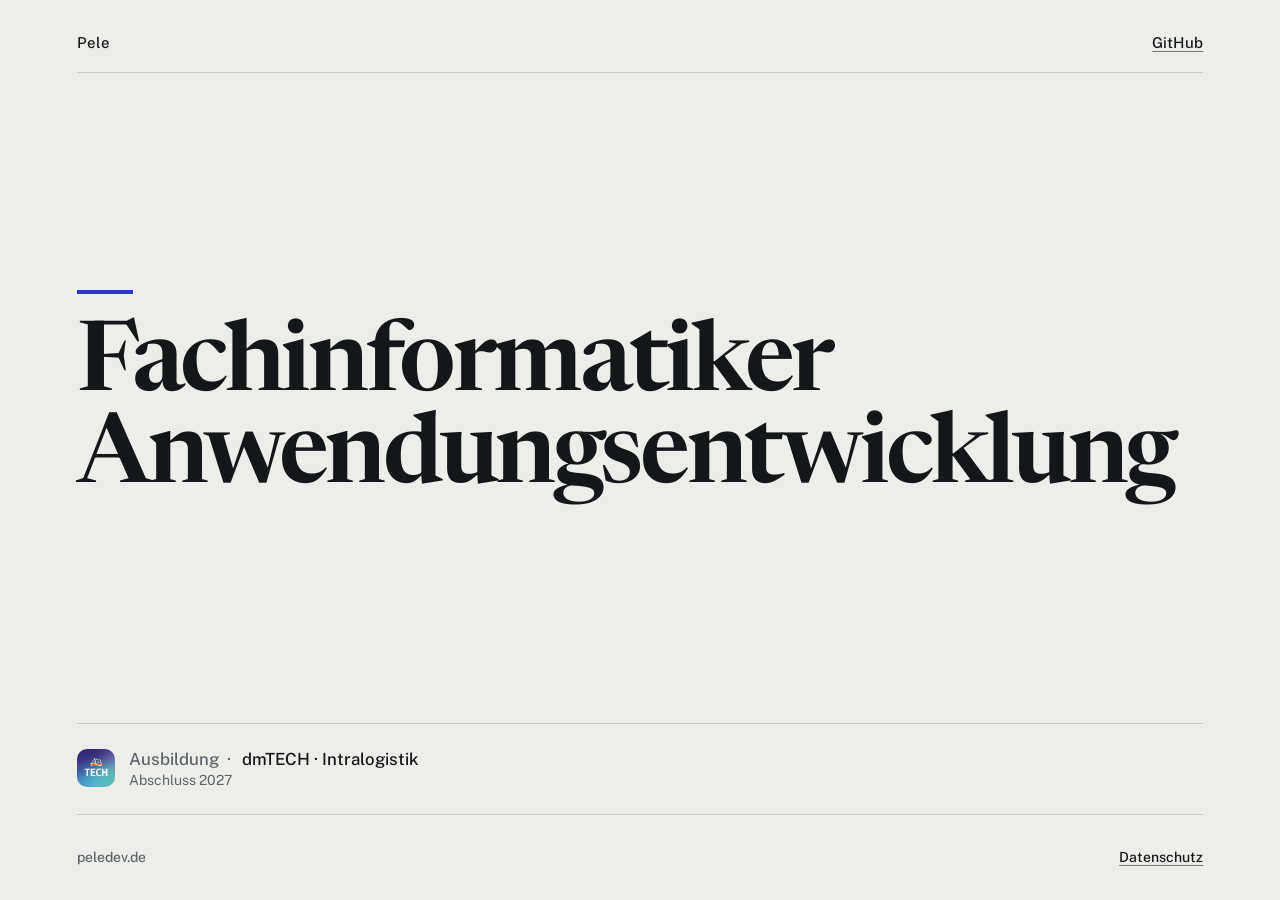
==== site/index.html @ 96d8c0c3 "peledev-site: Aktuell-Block mit dmTECH-Logo (Verlauf), Ausbildung + Abschluss 2027" ====
<!DOCTYPE html>
<html lang="de">
<head>
  <meta charset="utf-8">
  <meta name="viewport" content="width=device-width, initial-scale=1">
  <title>peledev.de — Fachinformatiker Anwendungsentwicklung</title>
  <meta name="description" content="peledev.de — Fachinformatiker Anwendungsentwicklung.">
  <link rel="icon" href="favicon.svg" type="image/svg+xml">
  <link rel="apple-touch-icon" href="og-icon.png">
  <meta name="color-scheme" content="light dark">
  <meta name="theme-color" content="#EDEEEA" media="(prefers-color-scheme: light)">
  <meta name="theme-color" content="#101314" media="(prefers-color-scheme: dark)">
  <meta property="og:type" content="website">
  <meta property="og:locale" content="de_DE">
  <meta property="og:site_name" content="peledev.de">
  <meta property="og:title" content="Pele — Fachinformatiker Anwendungsentwicklung">
  <meta property="og:description" content="Fachinformatiker Anwendungsentwicklung.">
  <meta property="og:url" content="https://peledev.de/">
  <meta property="og:image" content="https://peledev.de/og.png">
  <meta property="og:image:width" content="1200">
  <meta property="og:image:height" content="630">
  <meta property="og:image:alt" content="Pele — Fachinformatiker Anwendungsentwicklung">
  <meta name="twitter:card" content="summary_large_image">
  <meta name="twitter:title" content="Pele — Fachinformatiker Anwendungsentwicklung">
  <meta name="twitter:description" content="Fachinformatiker Anwendungsentwicklung.">
  <meta name="twitter:image" content="https://peledev.de/og.png">
  <link rel="preload" href="fonts/Newsreader-normal.woff2" as="font" type="font/woff2" crossorigin>
  <link rel="preload" href="fonts/PublicSans-normal.woff2" as="font" type="font/woff2" crossorigin>
  <link rel="stylesheet" href="styles.css?v=fc4a4263">
</head>
<body>
  <header class="site-header">
    <a class="wordmark" href="index.html">Pele</a>
    <a class="header-link" href="https://github.com/GreyTime">GitHub</a>
  </header>

  <main>
    <div class="hero">
      <div class="accent-line" aria-hidden="true"></div>
      <h1 class="hero-title">Fachinformatiker<br>Anwendungs&shy;entwicklung</h1>
    </div>

    <section class="current" aria-label="Aktuell">
      <img class="current-logo" src="img/dmtech.jpg" width="38" height="38"
           alt="dmTECH" loading="lazy" decoding="async">
      <p class="current-text">
        <span class="current-label">Ausbildung</span>
        dmTECH · Intralogistik
        <span class="current-meta">Abschluss 2027</span>
      </p>
    </section>
  </main>

  <footer class="site-footer">
    <span class="footer-domain">peledev.de</span>
    <a href="datenschutz.html">Datenschutz</a>
  </footer>
</body>
</html>
---- site/styles.css ----
/* peledev.de — Wortmarke, ein Satz, ein Link. Die Typografie ist das Design. */

@font-face {
  font-family: "Newsreader";
  src: url("fonts/Newsreader-normal.woff2") format("woff2");
  font-weight: 300 600;
  font-style: normal;
  font-display: swap;
}

@font-face {
  font-family: "Newsreader";
  src: url("fonts/Newsreader-italic.woff2") format("woff2");
  font-weight: 300 600;
  font-style: italic;
  font-display: swap;
}

@font-face {
  font-family: "Public Sans";
  src: url("fonts/PublicSans-normal.woff2") format("woff2");
  font-weight: 300 700;
  font-style: normal;
  font-display: swap;
}

:root {
  color-scheme: light dark;

  --paper: #EDEEEA;
  --ink: #14171A;
  --muted: #5C6469;
  --rule: #C9CCC6;
  --accent: #2A35C9;

  --gutter: clamp(1.25rem, 6vw, 6rem);
  --column: 88rem;
  --display: "Newsreader", "Iowan Old Style", Georgia, serif;
  --sans: "Public Sans", system-ui, -apple-system, "Segoe UI", sans-serif;
}

@media (prefers-color-scheme: dark) {
  :root {
    --paper: #101314;
    --ink: #EDEEEA;
    --muted: #9AA1A6;
    --rule: #2B3134;
    --accent: #9AA4FF;
  }
}

*,
*::before,
*::after {
  box-sizing: border-box;
}

html {
  -webkit-text-size-adjust: 100%;
}

body {
  display: flex;
  flex-direction: column;
  min-height: 100svh;
  margin: 0;
  padding-inline: var(--gutter);
  background: var(--paper);
  color: var(--ink);
  font-family: var(--sans);
  font-size: 1rem;
  font-weight: 400;
  line-height: 1.5;
  font-synthesis: none;
  -webkit-font-smoothing: antialiased;
  text-rendering: optimizeLegibility;
}

::selection {
  background: var(--ink);
  color: var(--paper);
}

a {
  color: inherit;
  text-decoration-line: underline;
  text-decoration-thickness: 1px;
  text-underline-offset: 0.18em;
  text-decoration-color: color-mix(in srgb, currentColor 55%, transparent);
}

a:hover {
  color: var(--accent);
  text-decoration-color: currentColor;
}

a:focus-visible {
  outline: 2px solid var(--accent);
  outline-offset: 3px;
}

.site-header,
main,
.site-footer {
  width: 100%;
  max-width: var(--column);
  margin-inline: auto;
}

/* Header */

.site-header {
  display: flex;
  flex-wrap: wrap;
  align-items: baseline;
  justify-content: space-between;
  gap: 0.5rem 1.5rem;
  padding-block: clamp(1.5rem, 3vw, 2rem) clamp(0.85rem, 1.6vw, 1.1rem);
  border-bottom: 1px solid var(--rule);
  font-size: 0.9375rem;
  font-weight: 500;
}

.wordmark {
  color: var(--ink);
  letter-spacing: 0.01em;
  text-decoration: none;
}

.wordmark:hover {
  color: var(--accent);
}

/* Hero */

main {
  display: flex;
  flex: 1;
  flex-direction: column;
}

.hero {
  margin-block: auto;
  padding-block: clamp(2.5rem, 8vh, 5rem);
}

.accent-line {
  width: 56px;
  height: 4px;
  margin-bottom: 1.75rem;
  background: var(--accent);
}

main {
  container-type: inline-size;
}

.hero-title {
  max-width: 100%;
  margin: 0;
  color: var(--ink);
  font-family: var(--display);
  /* Fallback ohne Container-Queries */
  font-size: clamp(1.55rem, 8.3vw, 8rem);
  /* skaliert mit der Spaltenbreite: Wort bleibt immer in einer Zeile */
  font-size: clamp(1.55rem, 8.6cqw, 9rem);
  font-weight: 600;
  font-optical-sizing: auto;
  letter-spacing: -0.035em;
  line-height: 0.95;
}

/* Aktuell */

.current {
  display: flex;
  align-items: center;
  gap: 0.9rem;
  padding-block: clamp(1.15rem, 2.4vw, 1.5rem);
  border-top: 1px solid var(--rule);
}

.current-logo {
  width: 38px;
  height: 38px;
  border-radius: 10px;
  flex: none;
  align-self: flex-start;
  margin-top: 1px;
}

.current-text {
  margin: 0;
  color: var(--ink);
  font-size: clamp(0.95rem, 1.6vw, 1.05rem);
  font-weight: 500;
  line-height: 1.35;
}

.current-label {
  color: var(--muted);
  font-weight: 500;
}

.current-label::after {
  content: "·";
  margin-inline: 0.45em;
}

.current-meta {
  display: block;
  color: var(--muted);
  font-size: 0.875rem;
  font-weight: 400;
}

/* Footer */

.site-footer {
  padding-block: clamp(1.35rem, 3vw, 2rem);
  border-top: 1px solid var(--rule);
  color: var(--muted);
  font-size: 0.875rem;
  font-weight: 500;
  display: flex;
  flex-wrap: wrap;
  align-items: baseline;
  justify-content: space-between;
  gap: 0.5rem 1.5rem;
}

.footer-domain {
  color: var(--muted);
}

.site-footer a {
  color: var(--ink);
}

.site-footer a:hover,
.site-footer a:focus-visible {
  color: var(--accent);
}

/* Datenschutz */

.legal {
  padding-block: clamp(2.5rem, 7vw, 4.5rem) 0;
}

.legal-title {
  margin: 0;
  color: var(--ink);
  font-family: var(--display);
  font-size: clamp(2.25rem, 6vw, 3.25rem);
  font-weight: 500;
  font-optical-sizing: auto;
  letter-spacing: -0.025em;
  line-height: 1;
}

.prose {
  max-width: 62ch;
  margin-top: clamp(2rem, 5vw, 3rem);
  font-size: clamp(1rem, 1.2vw, 1.0625rem);
}

.prose p {
  color: var(--muted);
  line-height: 1.65;
  text-wrap: pretty;
}

.prose p + p {
  margin-top: 1.15em;
}

.prose h2 {
  margin: clamp(2rem, 4vw, 2.75rem) 0 0.5rem;
  color: var(--ink);
  font-family: var(--display);
  font-size: clamp(1.2rem, 2vw, 1.4rem);
  font-weight: 500;
  letter-spacing: -0.01em;
  line-height: 1.25;
}

.prose h2:first-child {
  margin-top: 0;
}

.prose a {
  color: var(--ink);
  text-decoration-color: currentColor;
}

.prose a:hover,
.prose a:focus-visible {
  color: var(--accent);
}

/* Bewegung: ein gestaffelter Auftritt, sonst nichts */

@keyframes rise {
  from {
    opacity: 0;
    transform: translateY(0.65rem);
  }
  to {
    opacity: 1;
    transform: none;
  }
}

@media (prefers-reduced-motion: no-preference) {
  .accent-line,
  .hero-title {
    animation: rise 500ms ease-out both;
  }

  .accent-line {
    animation-delay: 0ms;
  }

  .hero-title {
    animation-delay: 60ms;
  }
}

@media (prefers-reduced-motion: reduce) {
  .accent-line,
  .hero-title {
    animation: none;
  }
}

/* Schmale Viewports */



/* Polish: Akzentlinie waechst, Headline schiebt minimal */
.accent-line,
.hero-title {
  transition: width 260ms ease-out, margin-left 260ms ease-out;
}

.hero:hover .accent-line,
.hero:focus-within .accent-line {
  width: 96px;
}

.hero:hover .hero-title,
.hero:focus-within .hero-title {
  margin-left: 2px;
}

@media (prefers-reduced-motion: reduce) {
  .accent-line,
  .hero-title {
    transition: none;
  }
}

/* 404 */
.hero-sub {
  max-width: 42ch;
  margin: 1.5rem 0 0;
  color: var(--muted);
  font-size: clamp(1rem, 2.2vw, 1.125rem);
}

.hero-sub a {
  color: var(--ink);
}

.hero-sub a:hover,
.hero-sub a:focus-visible {
  color: var(--accent);
}

/* Mobil: Berufsbezeichnung in einer Zeile, kein Trennstrich */
@media (max-width: 620px) {
  .hero-title {
    /* gross schlaegt einzeilig: 11.3vw, Umbruch am weichen Trennzeichen */
    font-size: clamp(2.2rem, 11.3vw, 3.2rem);
    letter-spacing: -0.042em;
    line-height: 0.9;
  }
}
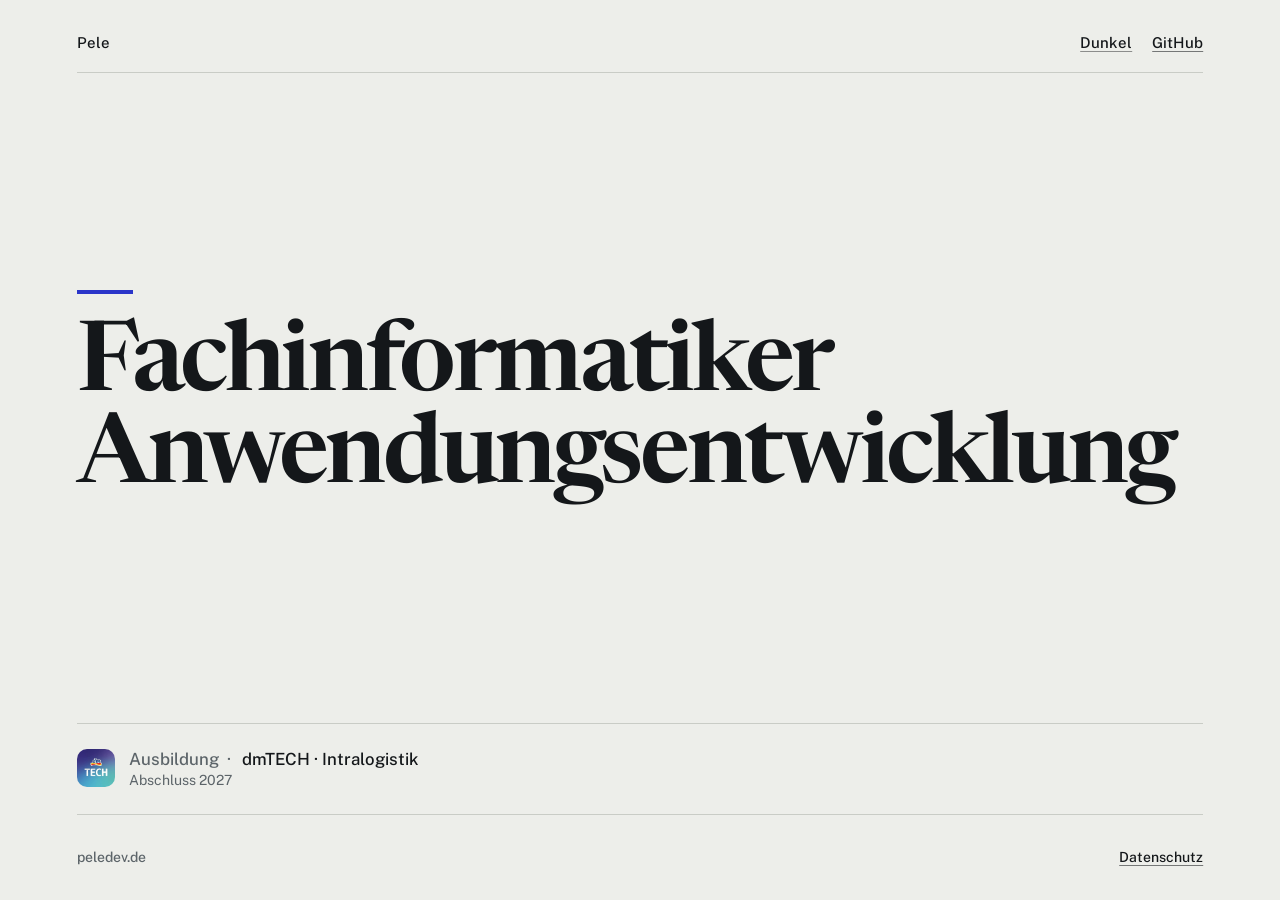
==== commit b3c7058b: "peledev-site: Farbschema-Toggle (System default, Wahl in localStorage), CSP script-src self" ====
--- a/site/index.html
+++ b/site/index.html
@@ -26,12 +26,16 @@
   <meta name="twitter:image" content="https://peledev.de/og.png">
   <link rel="preload" href="fonts/Newsreader-normal.woff2" as="font" type="font/woff2" crossorigin>
   <link rel="preload" href="fonts/PublicSans-normal.woff2" as="font" type="font/woff2" crossorigin>
-  <link rel="stylesheet" href="styles.css?v=fc4a4263">
+  <link rel="stylesheet" href="styles.css?v=3421e679">
+  <script src="theme.js"></script>
 </head>
 <body>
   <header class="site-header">
     <a class="wordmark" href="index.html">Pele</a>
-    <a class="header-link" href="https://github.com/GreyTime">GitHub</a>
+    <span class="header-right">
+      <button class="theme-toggle" type="button" data-theme-toggle>Dunkel</button>
+      <a class="header-link" href="https://github.com/GreyTime">GitHub</a>
+    </span>
   </header>
 
   <main>
--- a/site/styles.css
+++ b/site/styles.css
@@ -40,13 +40,32 @@
 }
 
 @media (prefers-color-scheme: dark) {
-  :root {
+  :root:not([data-theme="light"]) {
     --paper: #101314;
     --ink: #EDEEEA;
     --muted: #9AA1A6;
     --rule: #2B3134;
     --accent: #9AA4FF;
   }
+}
+
+/* Manuelle Wahl schlaegt die Systemeinstellung */
+:root[data-theme="dark"] {
+  color-scheme: dark;
+  --paper: #101314;
+  --ink: #EDEEEA;
+  --muted: #9AA1A6;
+  --rule: #2B3134;
+  --accent: #9AA4FF;
+}
+
+:root[data-theme="light"] {
+  color-scheme: light;
+  --paper: #EDEEEA;
+  --ink: #14171A;
+  --muted: #5C6469;
+  --rule: #C9CCC6;
+  --accent: #2A35C9;
 }
 
 *,
@@ -170,6 +189,36 @@
   line-height: 0.95;
 }
 
+.header-right {
+  display: flex;
+  align-items: baseline;
+  gap: 1.25rem;
+}
+
+.theme-toggle {
+  padding: 0;
+  border: 0;
+  background: none;
+  color: var(--ink);
+  font: inherit;
+  font-size: 0.9375rem;
+  cursor: pointer;
+  text-decoration-line: underline;
+  text-decoration-thickness: 1px;
+  text-underline-offset: 0.18em;
+  text-decoration-color: color-mix(in srgb, currentColor 45%, transparent);
+}
+
+.theme-toggle:hover {
+  color: var(--accent);
+  text-decoration-color: currentColor;
+}
+
+.theme-toggle:focus-visible {
+  outline: 2px solid var(--accent);
+  outline-offset: 3px;
+}
+
 /* Aktuell */
 
 .current {
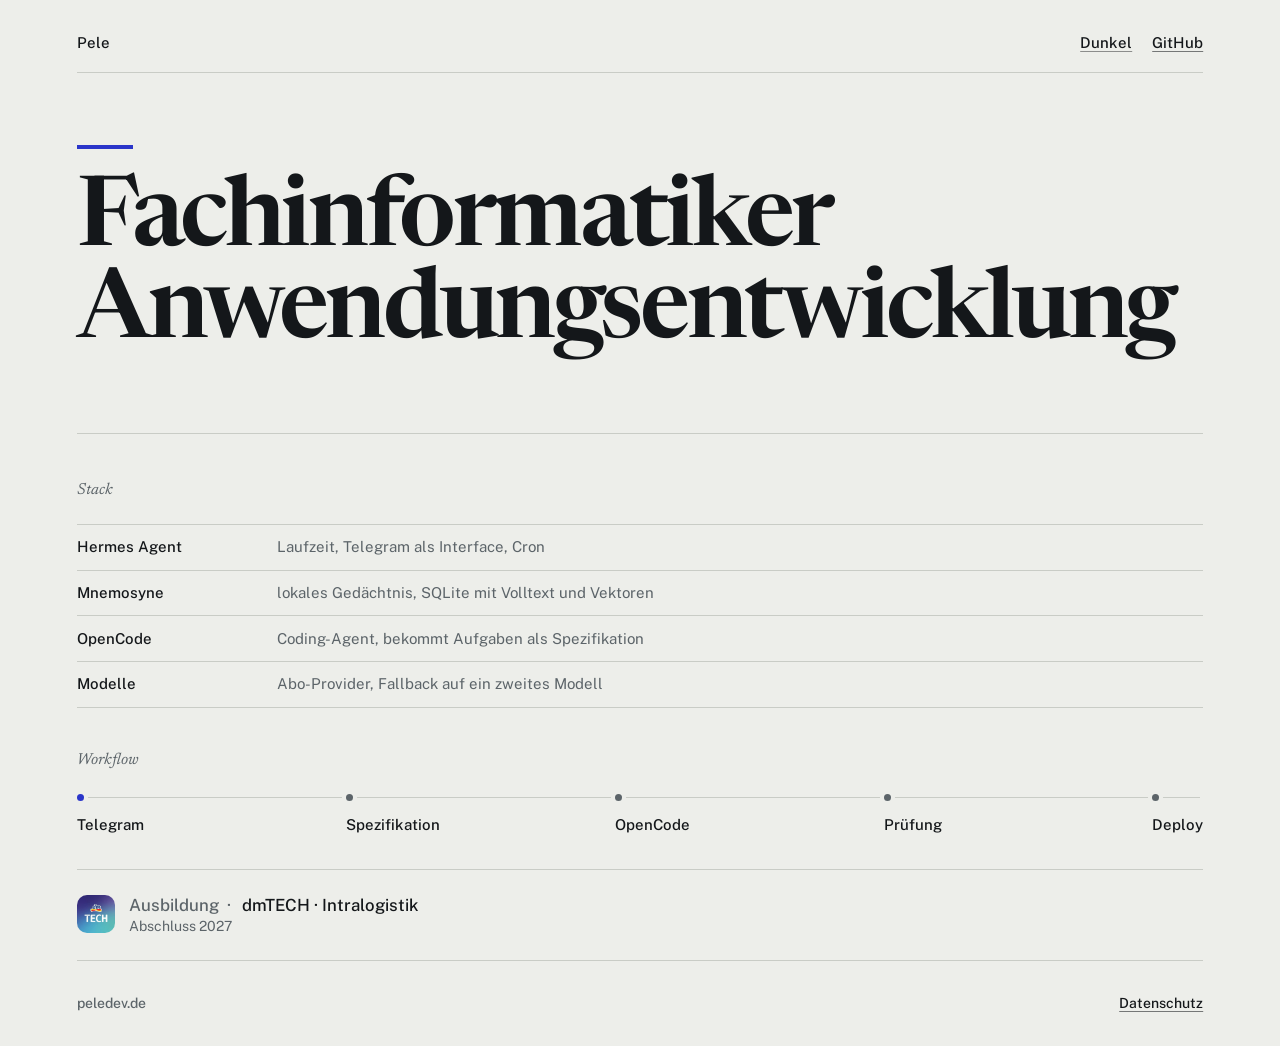
==== commit 3a4987cd: "peledev-site: Stack-Abschnitt und Workflow-Rail (horizontal/vertikal responsive)" ====
--- a/site/index.html
+++ b/site/index.html
@@ -26,7 +26,7 @@
   <meta name="twitter:image" content="https://peledev.de/og.png">
   <link rel="preload" href="fonts/Newsreader-normal.woff2" as="font" type="font/woff2" crossorigin>
   <link rel="preload" href="fonts/PublicSans-normal.woff2" as="font" type="font/woff2" crossorigin>
-  <link rel="stylesheet" href="styles.css?v=3421e679">
+  <link rel="stylesheet" href="styles.css?v=32341316">
   <script src="theme.js"></script>
 </head>
 <body>
@@ -43,6 +43,37 @@
       <div class="accent-line" aria-hidden="true"></div>
       <h1 class="hero-title">Fachinformatiker<br>Anwendungs&shy;entwicklung</h1>
     </div>
+
+    <section class="stack" aria-label="Stack">
+      <h2 class="stack-title">Stack</h2>
+      <dl class="stack-list">
+        <div class="stack-row">
+          <dt>Hermes Agent</dt>
+          <dd>Laufzeit, Telegram als Interface, Cron</dd>
+        </div>
+        <div class="stack-row">
+          <dt>Mnemosyne</dt>
+          <dd>lokales Gedächtnis, SQLite mit Volltext und Vektoren</dd>
+        </div>
+        <div class="stack-row">
+          <dt>OpenCode</dt>
+          <dd>Coding-Agent, bekommt Aufgaben als Spezifikation</dd>
+        </div>
+        <div class="stack-row">
+          <dt>Modelle</dt>
+          <dd>Abo-Provider, Fallback auf ein zweites Modell</dd>
+        </div>
+      </dl>
+
+      <h2 class="stack-title stack-title--flow">Workflow</h2>
+      <ol class="flow">
+        <li>Telegram</li>
+        <li>Spezifikation</li>
+        <li>OpenCode</li>
+        <li>Prüfung</li>
+        <li>Deploy</li>
+      </ol>
+    </section>
 
     <section class="current" aria-label="Aktuell">
       <img class="current-logo" src="img/dmtech.jpg" width="38" height="38"
--- a/site/styles.css
+++ b/site/styles.css
@@ -219,6 +219,129 @@
   outline-offset: 3px;
 }
 
+/* Stack */
+
+.stack {
+  padding-block: clamp(1.75rem, 4vw, 2.75rem) clamp(1.5rem, 3vw, 2rem);
+  border-top: 1px solid var(--rule);
+}
+
+.stack-title {
+  margin: 0 0 clamp(1rem, 2vw, 1.35rem);
+  color: var(--muted);
+  font-family: var(--display);
+  font-size: 1rem;
+  font-style: italic;
+  font-weight: 400;
+}
+
+.stack-title--flow {
+  margin-top: clamp(1.75rem, 3.5vw, 2.5rem);
+}
+
+.stack-list {
+  margin: 0;
+}
+
+.stack-row {
+  display: grid;
+  grid-template-columns: minmax(7.5rem, 11rem) 1fr;
+  gap: 0.35rem 1.5rem;
+  padding-block: 0.7rem;
+  border-top: 1px solid var(--rule);
+}
+
+.stack-row:last-child {
+  border-bottom: 1px solid var(--rule);
+}
+
+.stack-row dt {
+  color: var(--ink);
+  font-size: 0.9375rem;
+  font-weight: 500;
+}
+
+.stack-row dd {
+  margin: 0;
+  color: var(--muted);
+  font-size: 0.9375rem;
+}
+
+/* Workflow-Rail */
+
+.flow {
+  position: relative;
+  display: flex;
+  justify-content: space-between;
+  gap: 1rem;
+  margin: 0;
+  padding: 0;
+  list-style: none;
+}
+
+.flow::before {
+  content: "";
+  position: absolute;
+  left: 3px;
+  right: 3px;
+  top: 3px;
+  height: 1px;
+  background: var(--rule);
+}
+
+.flow li {
+  position: relative;
+  flex: 1;
+  display: flex;
+  flex-direction: column;
+  gap: 0.85rem;
+  color: var(--ink);
+  font-size: 0.9375rem;
+  font-weight: 500;
+}
+
+.flow li::before {
+  content: "";
+  width: 7px;
+  height: 7px;
+  border-radius: 50%;
+  background: var(--muted);
+  box-shadow: 0 0 0 4px var(--paper);
+  position: relative;
+  z-index: 1;
+}
+
+.flow li:first-child::before {
+  background: var(--accent);
+}
+
+.flow li:last-child {
+  flex: 0 0 auto;
+}
+
+@media (max-width: 720px) {
+  .flow {
+    flex-direction: column;
+    gap: 0.9rem;
+  }
+
+  .flow::before {
+    left: 3px;
+    right: auto;
+    top: 3px;
+    bottom: 3px;
+    width: 1px;
+    height: auto;
+  }
+
+  .flow li {
+    flex: none;
+    flex-direction: row;
+    align-items: center;
+    gap: 0.75rem;
+  }
+}
+
 /* Aktuell */
 
 .current {
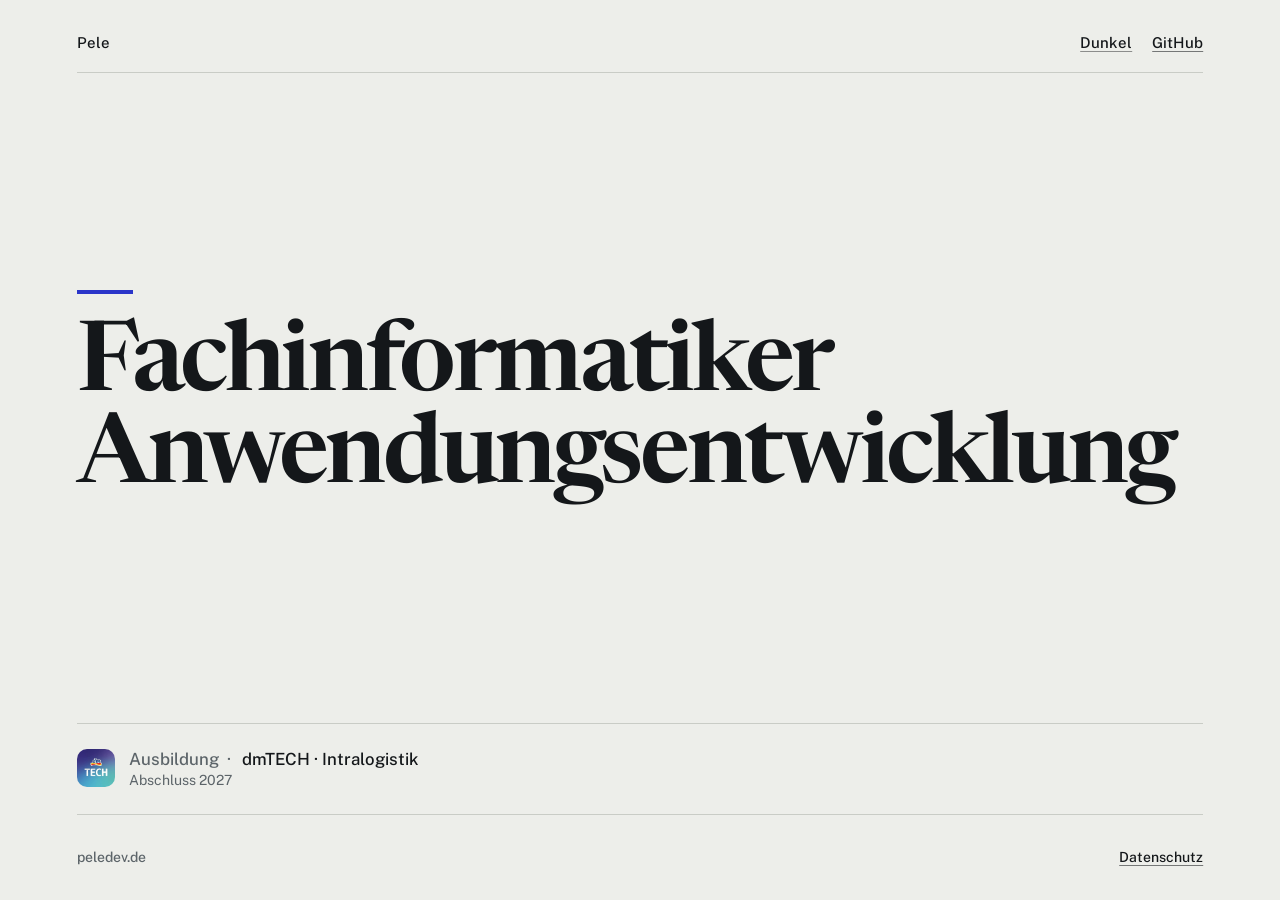
==== commit d868aa6f: "Revert: Stack-Abschnitt und Workflow-Rail entfernen" ====
--- a/site/index.html
+++ b/site/index.html
@@ -26,7 +26,7 @@
   <meta name="twitter:image" content="https://peledev.de/og.png">
   <link rel="preload" href="fonts/Newsreader-normal.woff2" as="font" type="font/woff2" crossorigin>
   <link rel="preload" href="fonts/PublicSans-normal.woff2" as="font" type="font/woff2" crossorigin>
-  <link rel="stylesheet" href="styles.css?v=32341316">
+  <link rel="stylesheet" href="styles.css?v=3421e679">
   <script src="theme.js"></script>
 </head>
 <body>
@@ -43,37 +43,6 @@
       <div class="accent-line" aria-hidden="true"></div>
       <h1 class="hero-title">Fachinformatiker<br>Anwendungs&shy;entwicklung</h1>
     </div>
-
-    <section class="stack" aria-label="Stack">
-      <h2 class="stack-title">Stack</h2>
-      <dl class="stack-list">
-        <div class="stack-row">
-          <dt>Hermes Agent</dt>
-          <dd>Laufzeit, Telegram als Interface, Cron</dd>
-        </div>
-        <div class="stack-row">
-          <dt>Mnemosyne</dt>
-          <dd>lokales Gedächtnis, SQLite mit Volltext und Vektoren</dd>
-        </div>
-        <div class="stack-row">
-          <dt>OpenCode</dt>
-          <dd>Coding-Agent, bekommt Aufgaben als Spezifikation</dd>
-        </div>
-        <div class="stack-row">
-          <dt>Modelle</dt>
-          <dd>Abo-Provider, Fallback auf ein zweites Modell</dd>
-        </div>
-      </dl>
-
-      <h2 class="stack-title stack-title--flow">Workflow</h2>
-      <ol class="flow">
-        <li>Telegram</li>
-        <li>Spezifikation</li>
-        <li>OpenCode</li>
-        <li>Prüfung</li>
-        <li>Deploy</li>
-      </ol>
-    </section>
 
     <section class="current" aria-label="Aktuell">
       <img class="current-logo" src="img/dmtech.jpg" width="38" height="38"
--- a/site/styles.css
+++ b/site/styles.css
@@ -219,129 +219,6 @@
   outline-offset: 3px;
 }
 
-/* Stack */
-
-.stack {
-  padding-block: clamp(1.75rem, 4vw, 2.75rem) clamp(1.5rem, 3vw, 2rem);
-  border-top: 1px solid var(--rule);
-}
-
-.stack-title {
-  margin: 0 0 clamp(1rem, 2vw, 1.35rem);
-  color: var(--muted);
-  font-family: var(--display);
-  font-size: 1rem;
-  font-style: italic;
-  font-weight: 400;
-}
-
-.stack-title--flow {
-  margin-top: clamp(1.75rem, 3.5vw, 2.5rem);
-}
-
-.stack-list {
-  margin: 0;
-}
-
-.stack-row {
-  display: grid;
-  grid-template-columns: minmax(7.5rem, 11rem) 1fr;
-  gap: 0.35rem 1.5rem;
-  padding-block: 0.7rem;
-  border-top: 1px solid var(--rule);
-}
-
-.stack-row:last-child {
-  border-bottom: 1px solid var(--rule);
-}
-
-.stack-row dt {
-  color: var(--ink);
-  font-size: 0.9375rem;
-  font-weight: 500;
-}
-
-.stack-row dd {
-  margin: 0;
-  color: var(--muted);
-  font-size: 0.9375rem;
-}
-
-/* Workflow-Rail */
-
-.flow {
-  position: relative;
-  display: flex;
-  justify-content: space-between;
-  gap: 1rem;
-  margin: 0;
-  padding: 0;
-  list-style: none;
-}
-
-.flow::before {
-  content: "";
-  position: absolute;
-  left: 3px;
-  right: 3px;
-  top: 3px;
-  height: 1px;
-  background: var(--rule);
-}
-
-.flow li {
-  position: relative;
-  flex: 1;
-  display: flex;
-  flex-direction: column;
-  gap: 0.85rem;
-  color: var(--ink);
-  font-size: 0.9375rem;
-  font-weight: 500;
-}
-
-.flow li::before {
-  content: "";
-  width: 7px;
-  height: 7px;
-  border-radius: 50%;
-  background: var(--muted);
-  box-shadow: 0 0 0 4px var(--paper);
-  position: relative;
-  z-index: 1;
-}
-
-.flow li:first-child::before {
-  background: var(--accent);
-}
-
-.flow li:last-child {
-  flex: 0 0 auto;
-}
-
-@media (max-width: 720px) {
-  .flow {
-    flex-direction: column;
-    gap: 0.9rem;
-  }
-
-  .flow::before {
-    left: 3px;
-    right: auto;
-    top: 3px;
-    bottom: 3px;
-    width: 1px;
-    height: auto;
-  }
-
-  .flow li {
-    flex: none;
-    flex-direction: row;
-    align-items: center;
-    gap: 0.75rem;
-  }
-}
-
 /* Aktuell */
 
 .current {
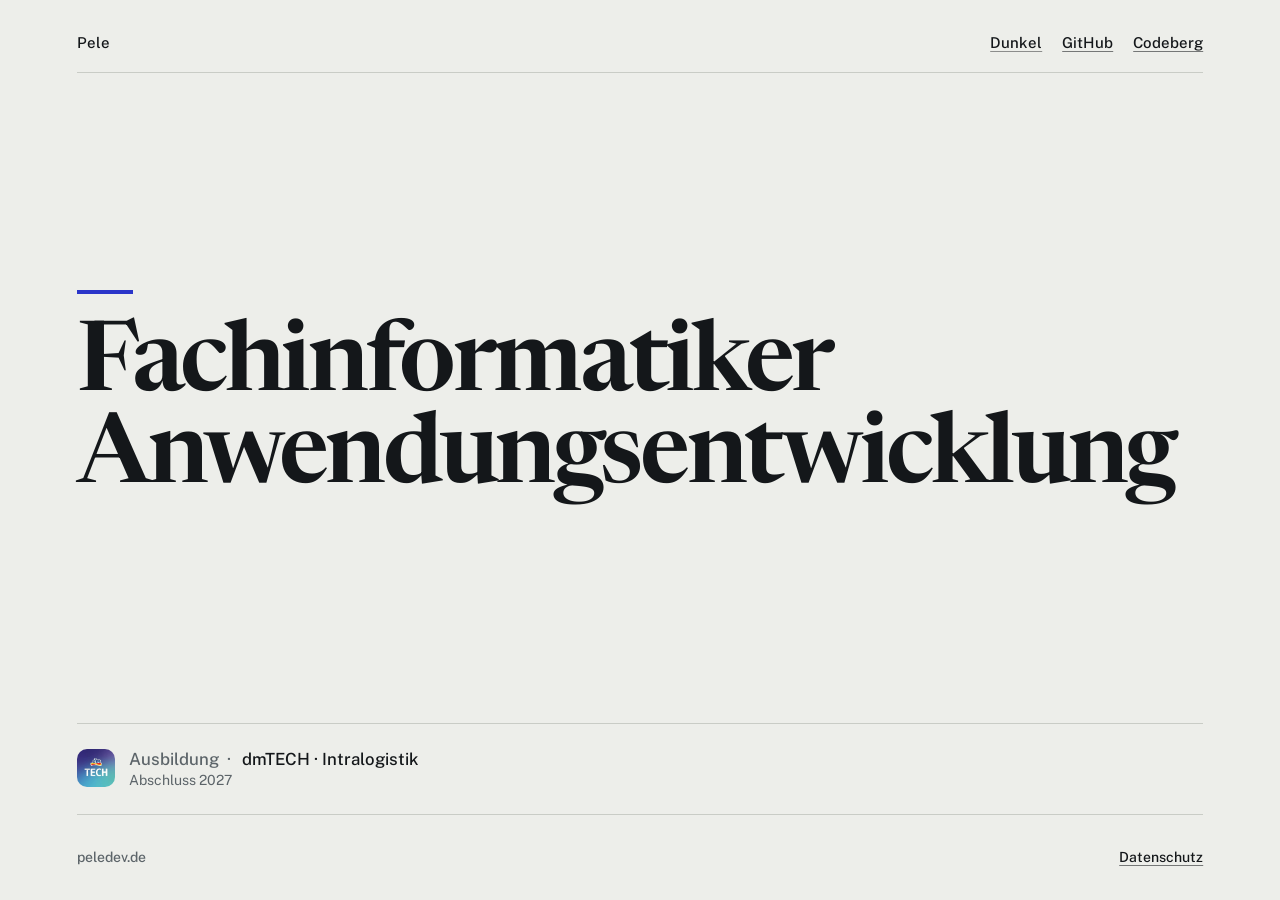
==== commit ab1907f4: "Header: Codeberg-Link ergänzen" ====
--- a/site/index.html
+++ b/site/index.html
@@ -35,6 +35,7 @@
     <span class="header-right">
       <button class="theme-toggle" type="button" data-theme-toggle>Dunkel</button>
       <a class="header-link" href="https://github.com/GreyTime">GitHub</a>
+      <a class="header-link" href="https://codeberg.org/pele">Codeberg</a>
     </span>
   </header>
 
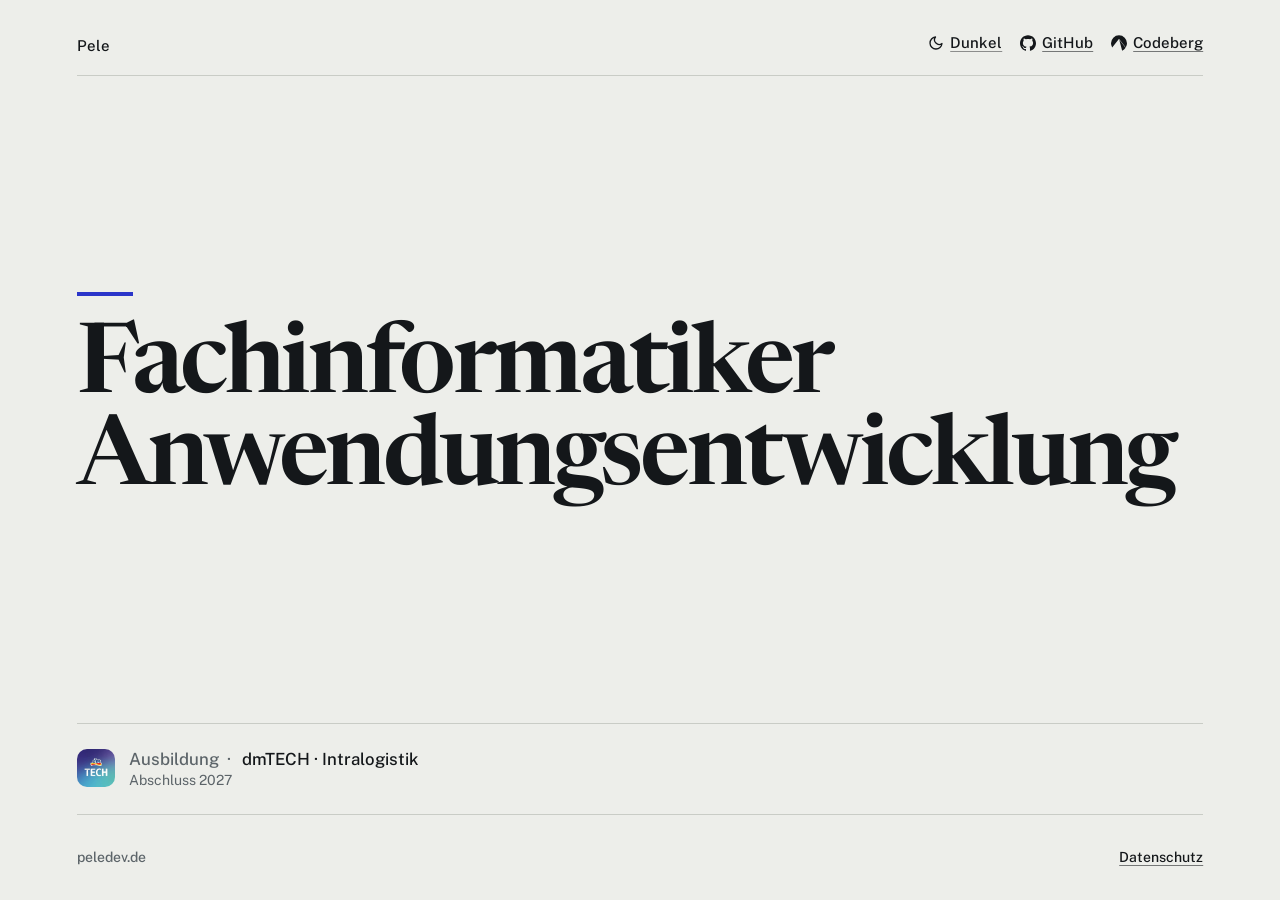
==== commit 82111154: "Header: Icons für GitHub, Codeberg und Hell/Dunkel-Toggle" ====
--- a/site/index.html
+++ b/site/index.html
@@ -26,16 +26,39 @@
   <meta name="twitter:image" content="https://peledev.de/og.png">
   <link rel="preload" href="fonts/Newsreader-normal.woff2" as="font" type="font/woff2" crossorigin>
   <link rel="preload" href="fonts/PublicSans-normal.woff2" as="font" type="font/woff2" crossorigin>
-  <link rel="stylesheet" href="styles.css?v=3421e679">
+  <link rel="stylesheet" href="styles.css?v=e78933ee">
   <script src="theme.js"></script>
 </head>
 <body>
   <header class="site-header">
     <a class="wordmark" href="index.html">Pele</a>
     <span class="header-right">
-      <button class="theme-toggle" type="button" data-theme-toggle>Dunkel</button>
-      <a class="header-link" href="https://github.com/GreyTime">GitHub</a>
-      <a class="header-link" href="https://codeberg.org/pele">Codeberg</a>
+      <button class="theme-toggle" type="button" data-theme-toggle data-target="dark">
+        <svg class="theme-icon theme-icon-sun" viewBox="0 0 24 24" width="16" height="16" fill="none"
+             stroke="currentColor" stroke-width="2" stroke-linecap="round" stroke-linejoin="round"
+             aria-hidden="true" focusable="false">
+          <circle cx="12" cy="12" r="4"/>
+          <path d="M12 2v2M12 20v2M4.93 4.93l1.41 1.41M17.66 17.66l1.41 1.41M2 12h2M20 12h2M4.93 19.07l1.41-1.41M17.66 6.34l1.41-1.41"/>
+        </svg>
+        <svg class="theme-icon theme-icon-moon" viewBox="0 0 24 24" width="16" height="16" fill="none"
+             stroke="currentColor" stroke-width="2" stroke-linecap="round" stroke-linejoin="round"
+             aria-hidden="true" focusable="false">
+          <path d="M21 12.79A9 9 0 1 1 11.21 3 7 7 0 0 0 21 12.79Z"/>
+        </svg>
+        <span class="theme-toggle-label">Dunkel</span>
+      </button>
+      <a class="header-link" href="https://github.com/GreyTime" aria-label="GitHub">
+        <svg viewBox="0 0 24 24" width="16" height="16" fill="currentColor" aria-hidden="true" focusable="false">
+          <path d="M12 .297c-6.63 0-12 5.373-12 12 0 5.303 3.438 9.8 8.205 11.385.6.113.82-.258.82-.577 0-.285-.01-1.04-.015-2.04-3.338.724-4.042-1.61-4.042-1.61C4.422 18.07 3.633 17.7 3.633 17.7c-1.087-.744.084-.729.084-.729 1.205.084 1.838 1.236 1.838 1.236 1.07 1.835 2.809 1.305 3.495.998.108-.776.417-1.305.76-1.605-2.665-.3-5.466-1.332-5.466-5.93 0-1.31.465-2.38 1.235-3.22-.135-.303-.54-1.523.105-3.176 0 0 1.005-.322 3.3 1.23.96-.267 1.98-.399 3-.405 1.02.006 2.04.138 3 .405 2.28-1.552 3.285-1.23 3.285-1.23.645 1.653.24 2.873.12 3.176.765.84 1.23 1.91 1.23 3.22 0 4.61-2.805 5.625-5.475 5.92.42.36.81 1.096.81 2.22 0 1.606-.015 2.896-.015 3.286 0 .315.21.69.825.57C20.565 22.092 24 17.592 24 12.297c0-6.627-5.373-12-12-12"/>
+        </svg>
+        <span class="header-link-label">GitHub</span>
+      </a>
+      <a class="header-link" href="https://codeberg.org/pele" aria-label="Codeberg">
+        <svg viewBox="0 0 24 24" width="16" height="16" fill="currentColor" aria-hidden="true" focusable="false">
+          <path d="M11.955.49A12 12 0 0 0 0 12.49a12 12 0 0 0 1.832 6.373L11.838 5.928a.187.14 0 0 1 .324 0l10.006 12.935A12 12 0 0 0 24 12.49a12 12 0 0 0-12-12 12 12 0 0 0-.045 0zm.375 6.467 4.416 16.553a12 12 0 0 0 5.137-4.213z"/>
+        </svg>
+        <span class="header-link-label">Codeberg</span>
+      </a>
     </span>
   </header>
 
--- a/site/styles.css
+++ b/site/styles.css
@@ -191,11 +191,45 @@
 
 .header-right {
   display: flex;
-  align-items: baseline;
-  gap: 1.25rem;
+  align-items: center;
+  gap: 1.1rem;
+}
+
+.header-link {
+  display: inline-flex;
+  align-items: center;
+  gap: 0.4rem;
+  /* Der Unterstrich sitzt am Label, nicht unter dem Icon. */
+  text-decoration: none;
+}
+
+.header-link svg,
+.theme-toggle svg {
+  flex: none;
+  width: 1em;
+  height: 1em;
+  font-size: 1rem;
+}
+
+.header-link-label,
+.theme-toggle-label {
+  text-decoration-line: underline;
+  text-decoration-thickness: 1px;
+  text-underline-offset: 0.18em;
+}
+
+.header-link-label {
+  text-decoration-color: color-mix(in srgb, currentColor 55%, transparent);
+}
+
+.header-link:hover .header-link-label {
+  text-decoration-color: currentColor;
 }
 
 .theme-toggle {
+  display: inline-flex;
+  align-items: center;
+  gap: 0.4rem;
   padding: 0;
   border: 0;
   background: none;
@@ -203,20 +237,36 @@
   font: inherit;
   font-size: 0.9375rem;
   cursor: pointer;
-  text-decoration-line: underline;
-  text-decoration-thickness: 1px;
-  text-underline-offset: 0.18em;
+}
+
+.theme-toggle-label {
   text-decoration-color: color-mix(in srgb, currentColor 45%, transparent);
 }
 
 .theme-toggle:hover {
   color: var(--accent);
+}
+
+.theme-toggle:hover .theme-toggle-label {
   text-decoration-color: currentColor;
 }
 
 .theme-toggle:focus-visible {
   outline: 2px solid var(--accent);
   outline-offset: 3px;
+}
+
+/* Das Icon zeigt das Ziel: Mond = "Dunkel", Sonne = "Hell". */
+.theme-icon-sun {
+  display: none;
+}
+
+.theme-toggle[data-target="light"] .theme-icon-sun {
+  display: block;
+}
+
+.theme-toggle[data-target="light"] .theme-icon-moon {
+  display: none;
 }
 
 /* Aktuell */
@@ -385,7 +435,20 @@
 
 /* Schmale Viewports */
 
-
+/* Social-Links zeigen nur das Icon; das Label bleibt fuer Screenreader im DOM. */
+@media (max-width: 30rem) {
+  .header-link-label {
+    position: absolute;
+    width: 1px;
+    height: 1px;
+    margin: -1px;
+    padding: 0;
+    overflow: hidden;
+    clip-path: inset(50%);
+    white-space: nowrap;
+    border: 0;
+  }
+}
 
 /* Polish: Akzentlinie waechst, Headline schiebt minimal */
 .accent-line,
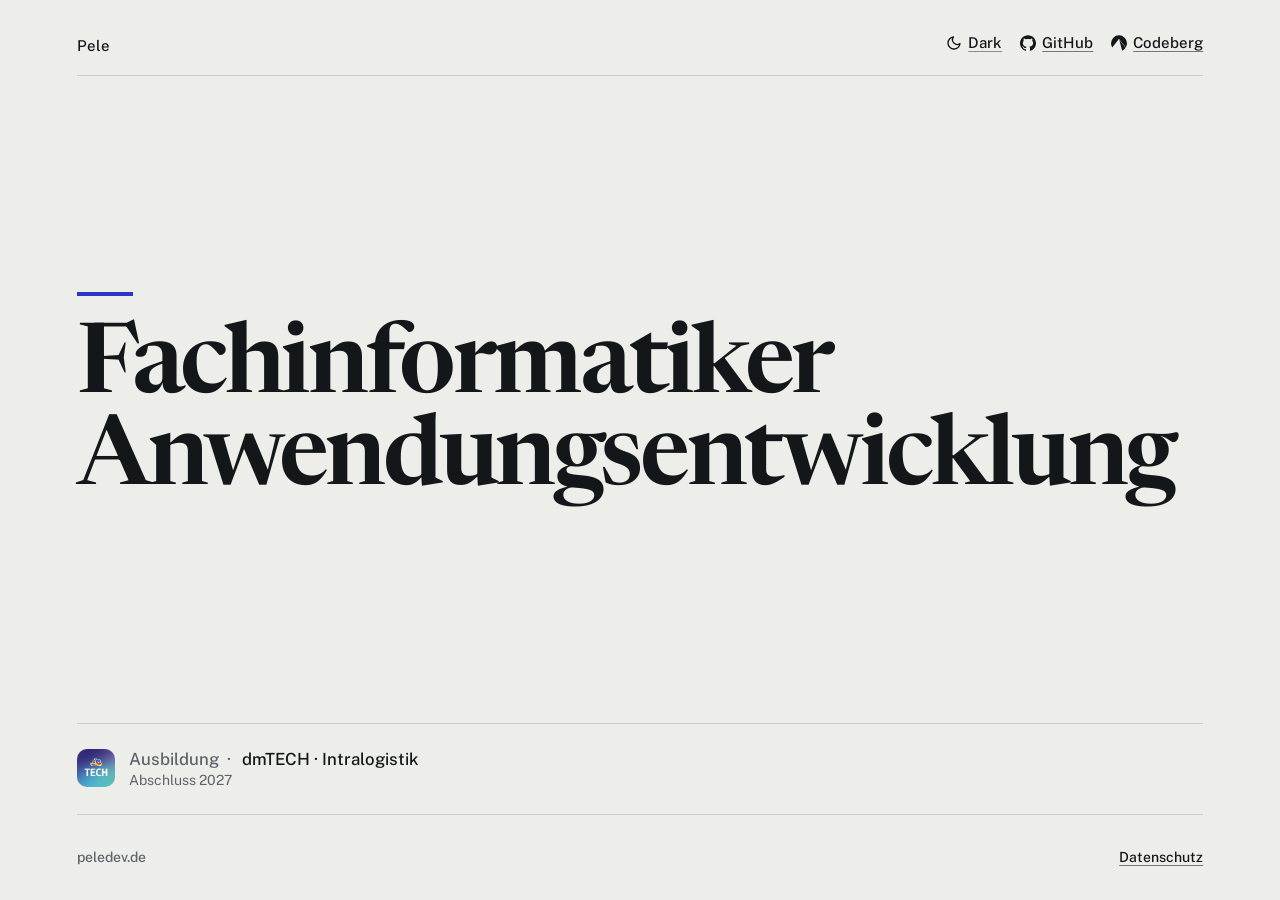
==== commit 2560938d: "theme.js versionieren und JS-Caching regeln (CF lieferte altes theme.js, das die Toggle-Icons wegsch" ====
--- a/site/index.html
+++ b/site/index.html
@@ -27,7 +27,7 @@
   <link rel="preload" href="fonts/Newsreader-normal.woff2" as="font" type="font/woff2" crossorigin>
   <link rel="preload" href="fonts/PublicSans-normal.woff2" as="font" type="font/woff2" crossorigin>
   <link rel="stylesheet" href="styles.css?v=e78933ee">
-  <script src="theme.js"></script>
+  <script src="theme.js?v=3aa9b80b"></script>
 </head>
 <body>
   <header class="site-header">
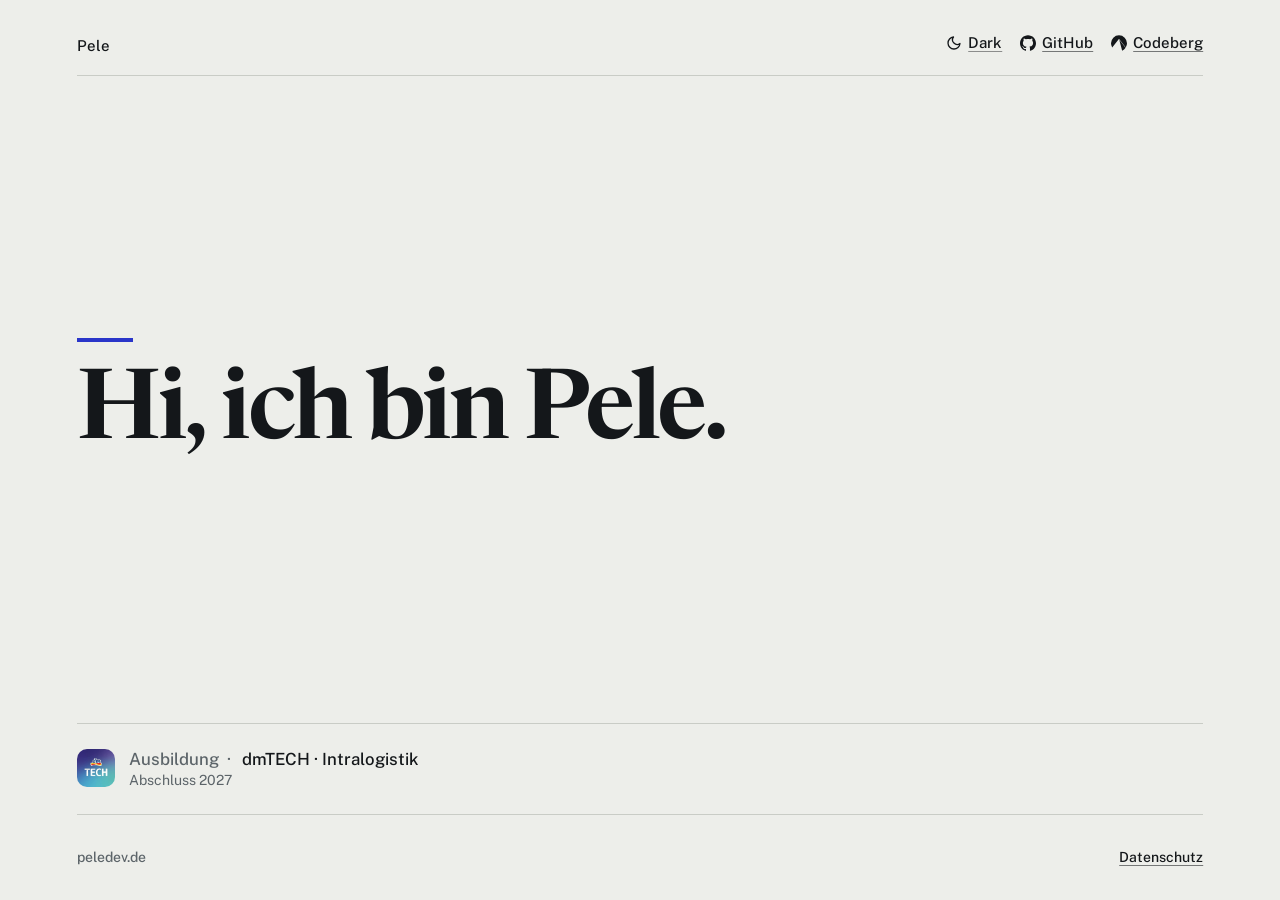
==== commit 967ec805: "og.png: frischer Screenshot (Hi, ich bin Pele), index-H1 mitcommitten" ====
--- a/site/index.html
+++ b/site/index.html
@@ -65,7 +65,7 @@
   <main>
     <div class="hero">
       <div class="accent-line" aria-hidden="true"></div>
-      <h1 class="hero-title">Fachinformatiker<br>Anwendungs&shy;entwicklung</h1>
+      <h1 class="hero-title">Hi, ich bin Pele.</h1>
     </div>
 
     <section class="current" aria-label="Aktuell">
